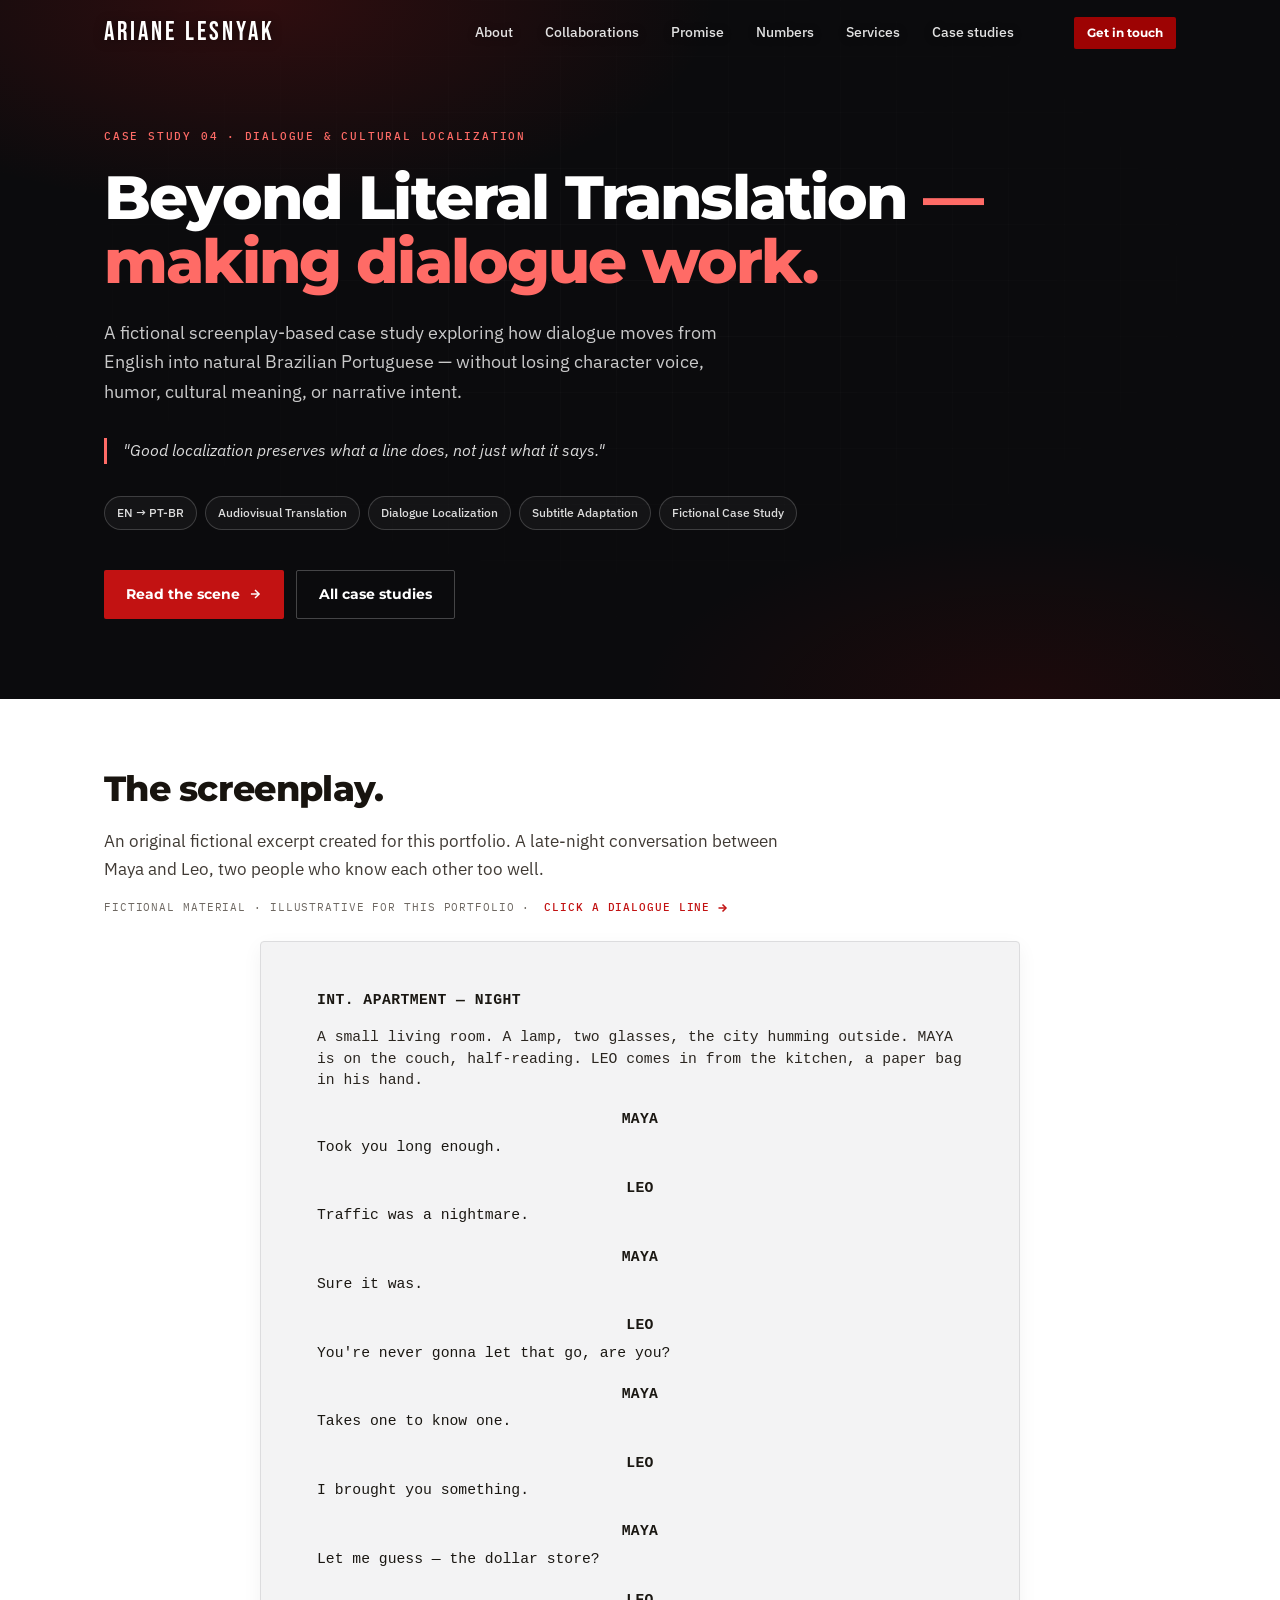
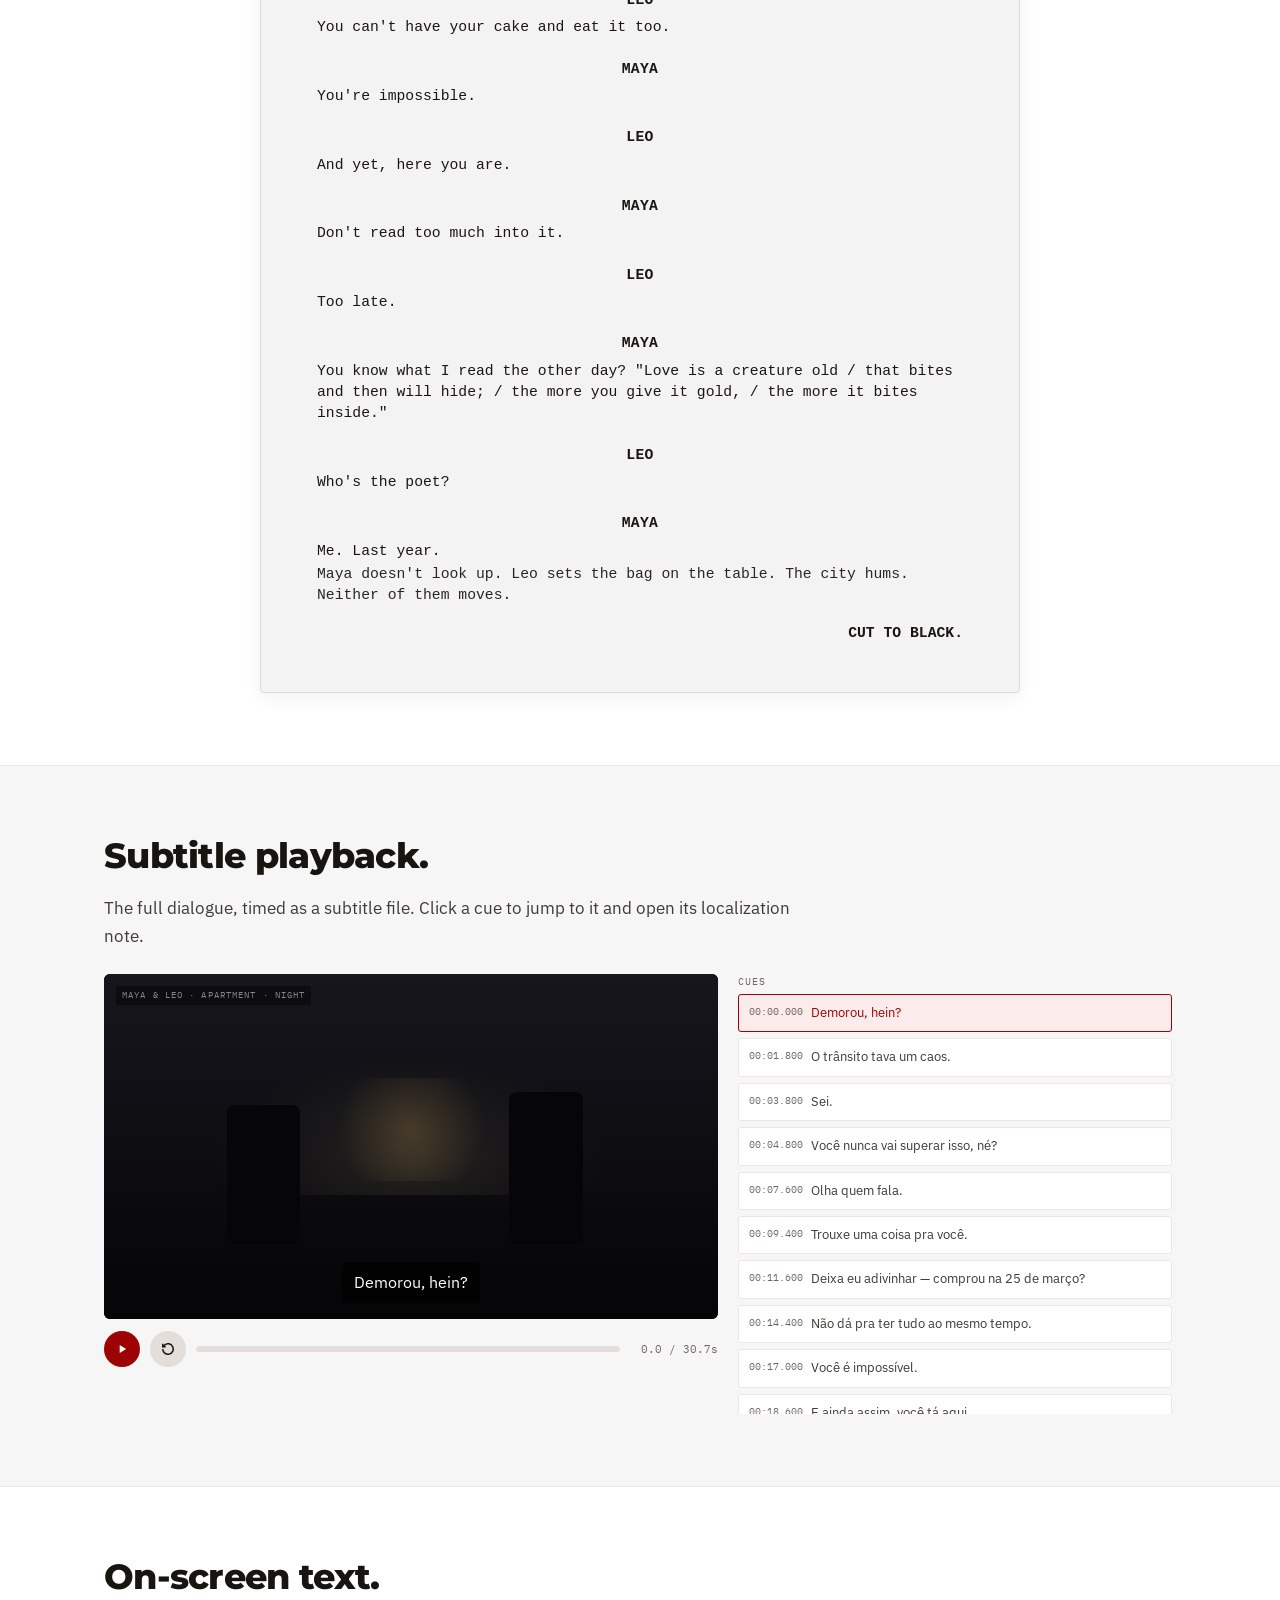
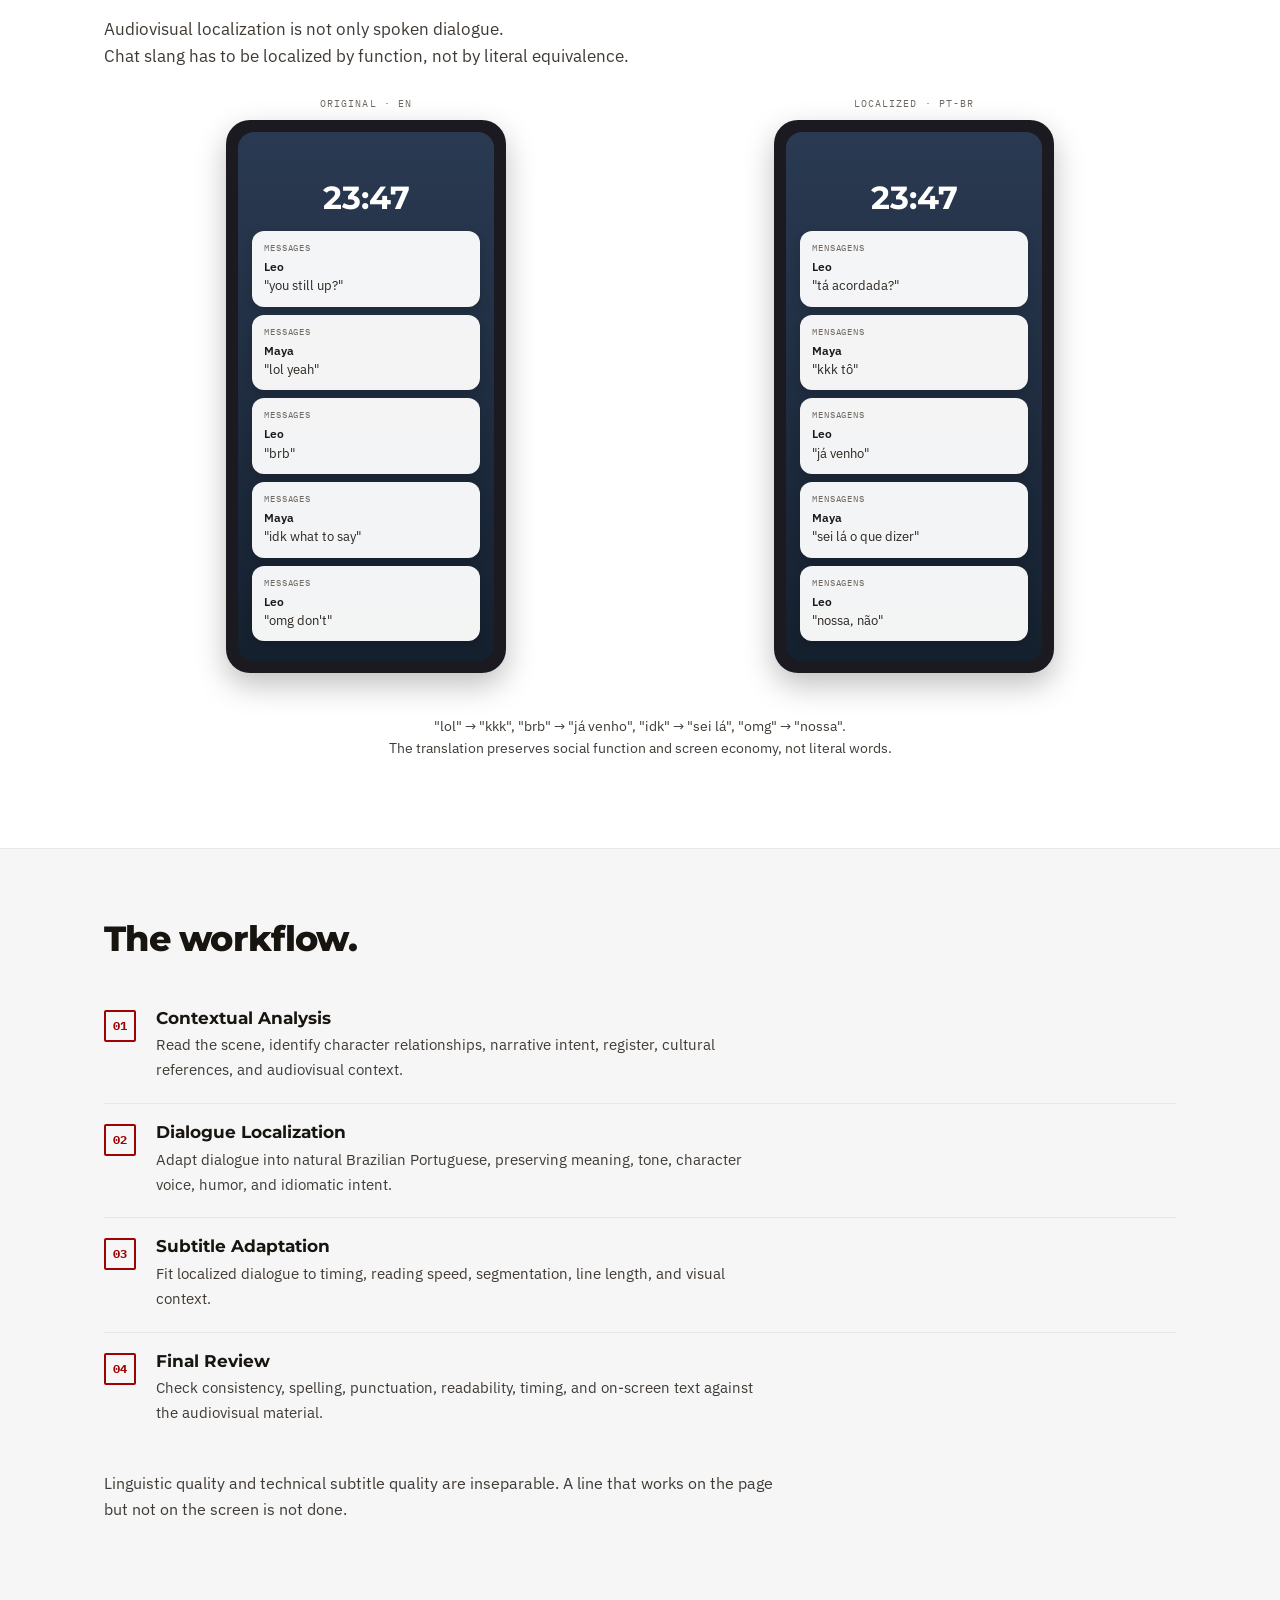
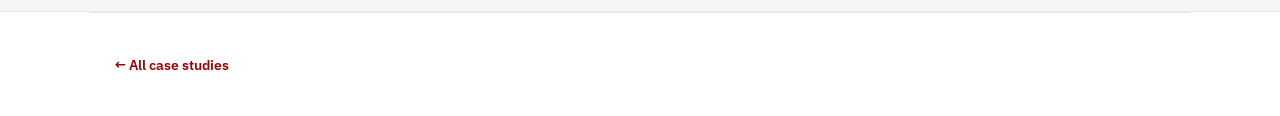
==== dialogue-cultural-localization.html @ ba8b7b7b "Update and rename service-qc-delivery.html to dialogue-cultural-localization.html" ====
<!doctype html>
<html lang="en">
<head>
  <meta charset="utf-8">
  <meta name="viewport" content="width=device-width, initial-scale=1">
  <title>Case 04 · Dialogue & Cultural Localization · Ariane Lesnyak</title>
  <meta name="description" content="Fictional screenplay-based case study: English-to-Brazilian Portuguese dialogue localization, cultural adaptation, and timed subtitle production.">
  <link rel="preconnect" href="https://fonts.googleapis.com">
  <link rel="preconnect" href="https://fonts.gstatic.com" crossorigin>
  <link href="https://fonts.googleapis.com/css2?family=Bebas+Neue&family=IBM+Plex+Mono:wght@400;500&family=IBM+Plex+Sans:wght@400;500;600&family=Montserrat:wght@600;700;800&display=swap" rel="stylesheet">

<style>
:root {
  --red-500: #C21212; --red-600: #9D0303; --red-700: #7A0202;
  --n-100: #F1EDEB; --n-200: #E4DEDB; --n-300: #CCC4C0; --n-400: #A69C97; --n-500: #7B716C;
  --bg: #FFFFFF; --surface: #FFFFFF; --surface-2: #F6F6F7;
  --ink: #18140F; --ink-soft: #403A34; --muted: #6E6862;
  --line: #EAE7E4; --line-strong: #D8D4D0;
  --brand: #9D0303; --brand-ink: #7A0202; --brand-tint: #FBEBEB;
  --signal: #C21212; --on-dark: #D81919;
  --dark: #0c0c0e; --dark-2: #0b0b0d; --on-dark-text: #FF6B66;
  --ok: #1f7a4a; --ok-bg: #f0fdf4;
  --bad: #C21212; --bad-bg: #fef2f2;

  --pair-1: #1d4ed8; --pair-2: #1f7a4a; --pair-3: #b45309; --pair-4: #6d28d9;
  --pair-5: #0e7490; --pair-6: #9d174d; --pair-7: #4d7c0f; --pair-8: #9a3412;

  --display: "Montserrat", "Segoe UI", system-ui, sans-serif;
  --body: "IBM Plex Sans", "Segoe UI", system-ui, sans-serif;
  --mono: "IBM Plex Mono", ui-monospace, Menlo, monospace;
  --script: "Courier New", Courier, monospace;
  --logo: "Bebas Neue", "Montserrat", sans-serif;

  --maxw: 1120px;
  --shadow-md: 0 6px 18px rgba(61,0,0,.08);
  --shadow-lg: 0 18px 44px rgba(61,0,0,.13);
}

* { box-sizing: border-box; margin: 0; padding: 0; }
html { scroll-behavior: smooth; scroll-padding-top: 84px; }
body { background: var(--bg); color: var(--ink-soft); font-family: var(--body); font-size: 16px; line-height: 1.6; -webkit-font-smoothing: antialiased; overflow-x: hidden; }
body.modal-open { overflow: hidden; }
h1, h2, h3, h4 { font-family: var(--display); color: var(--ink); margin: 0; line-height: 1.05; }
a { color: inherit; text-decoration: none; }
img, svg { display: block; max-width: 100%; }
button { font: inherit; cursor: pointer; background: none; border: none; color: inherit; }
:focus-visible { outline: 2px solid var(--brand); outline-offset: 3px; }
.wrap { max-width: var(--maxw); margin-inline: auto; padding-inline: 24px; }

/* HEADER & HERO */
.site-header { position: fixed; top: 0; left: 0; right: 0; z-index: 100; background: transparent; border-bottom: 1px solid transparent; transition: background .25s ease, border-color .25s ease, box-shadow .25s ease; }
.site-header.scrolled { background: rgba(255,255,255,0.92); border-bottom-color: var(--line); box-shadow: 0 2px 10px rgba(0,0,0,.06); }
@supports (backdrop-filter: blur(1px)) or (-webkit-backdrop-filter: blur(1px)) { .site-header.scrolled { background: rgba(255,255,255,0.82); -webkit-backdrop-filter: blur(12px); backdrop-filter: blur(12px); } }
.site-header .nav-row { display: flex; align-items: center; justify-content: space-between; height: 66px; gap: 24px; max-width: var(--maxw); margin-inline: auto; padding-inline: 24px; }
.brand { font-family: var(--logo); font-size: 1.6rem; letter-spacing: 0.12em; text-transform: uppercase; color: #fff; text-shadow: 0 1px 12px rgba(0,0,0,0.45); transition: color .25s ease, text-shadow .25s ease; }
.site-header.scrolled .brand { color: #9d1402; text-shadow: none; }
.nav-links { display: flex; align-items: center; gap: 24px; font-size: 0.85rem; font-weight: 500; margin-left: auto; margin-right: 32px; }
.nav-links a { color: rgba(255,255,255,0.88); text-shadow: 0 1px 8px rgba(0,0,0,0.4); padding: 6px 4px; position: relative; transition: color .15s ease; }
.nav-links a::after { content: ''; position: absolute; left: 4px; right: 4px; bottom: 0; height: 1.5px; background: currentColor; transform: scaleX(0); transform-origin: left; transition: transform .25s ease; }
.nav-links a:hover::after { transform: scaleX(1); }
.site-header.scrolled .nav-links a { color: var(--muted); text-shadow: none; }
.site-header.scrolled .nav-links a:hover { color: var(--ink); }
.nav-actions { display: flex; align-items: center; gap: 12px; }
.btn-nav { display: inline-flex; align-items: center; padding: 6px 13px; border-radius: 2px; background: var(--brand); color: #fff; font-family: var(--display); font-weight: 700; font-size: 0.78rem; transition: background .15s ease; }
.btn-nav:hover { background: var(--signal); }

.hero-dark { position: relative; overflow: hidden; background: var(--dark-2); color: #fff; padding-block: 8rem 5rem; }
.hero-dark::before { content: ''; position: absolute; inset: 0; background: radial-gradient(ellipse 60% 50% at 20% 0%, rgba(216,25,25,0.18), transparent 60%), radial-gradient(ellipse 50% 40% at 80% 100%, rgba(157,3,3,0.12), transparent 60%); pointer-events: none; }
.hero-dark::after { content: ''; position: absolute; inset: 0; background-image: linear-gradient(rgba(255,255,255,.025) 1px, transparent 1px), linear-gradient(90deg, rgba(255,255,255,.025) 1px, transparent 1px); background-size: 56px 56px; mask-image: radial-gradient(70% 70% at 50% 40%, #000, transparent 80%); -webkit-mask-image: radial-gradient(70% 70% at 50% 40%, #000, transparent 80%); pointer-events: none; }
.hero-dark .wrap { position: relative; z-index: 2; }
.hero-eyebrow { font-family: var(--mono); font-size: 0.7rem; letter-spacing: 0.16em; text-transform: uppercase; color: var(--on-dark-text); margin-bottom: 1.25rem; font-weight: 500; }
.hero-dark h1 { color: #fff; font-weight: 800; font-size: clamp(2.2rem, 5vw, 3.8rem); letter-spacing: -0.03em; line-height: 1.05; max-width: 22ch; }
.hero-dark h1 .accent { color: var(--on-dark-text); }
.hero-dark .sub { margin-top: 1.5rem; font-size: 1.12rem; color: rgba(255,255,255,0.78); max-width: 58ch; line-height: 1.65; }
.hero-quote { margin-top: 2rem; padding-left: 16px; border-left: 3px solid var(--on-dark-text); font-style: italic; color: rgba(255,255,255,0.85); max-width: 52ch; }
.hero-meta { display: flex; flex-wrap: wrap; gap: 8px; margin-top: 2rem; }
.hero-meta span { padding: 6px 12px; border: 1px solid rgba(255,255,255,0.18); border-radius: 999px; font-size: 0.78rem; font-weight: 500; color: rgba(255,255,255,0.85); background: rgba(255,255,255,0.04); }
.hero-actions { display: flex; gap: 12px; margin-top: 2.5rem; flex-wrap: wrap; }
.btn-hero { display: inline-flex; align-items: center; gap: 8px; padding: 12px 22px; border-radius: 2px; background: var(--signal); color: #fff; font-family: var(--display); font-weight: 700; font-size: 0.9rem; transition: background .2s ease; }
.btn-hero:hover { background: var(--on-dark); }
.btn-hero-ghost { display: inline-flex; align-items: center; gap: 8px; padding: 12px 22px; border-radius: 2px; border: 1px solid rgba(255,255,255,0.24); color: #fff; font-family: var(--display); font-weight: 700; font-size: 0.9rem; transition: border-color .2s ease, background .2s ease; }
.btn-hero-ghost:hover { border-color: rgba(255,255,255,0.6); background: rgba(255,255,255,0.06); }

.section { padding-block: 4.5rem; }
.section.alt { background: var(--surface-2); border-top: 1px solid var(--line); border-bottom: 1px solid var(--line); }
.section h2 { font-weight: 800; font-size: clamp(1.6rem, 3vw, 2.2rem); letter-spacing: -0.02em; margin-bottom: 1.25rem; }
.section p { color: var(--ink-soft); max-width: 68ch; margin-bottom: 1rem; line-height: 1.65; }
.section .lead { font-size: 1.05rem; color: var(--ink-soft); max-width: 70ch; }

/* SCREENPLAY */
.screenplay-meta { display: flex; align-items: center; gap: 14px; flex-wrap: wrap; margin-top: 8px; }
.screenplay-meta .meta-label { font-family: var(--mono); font-size: 0.7rem; letter-spacing: 0.08em; text-transform: uppercase; color: var(--muted); }
.screenplay-meta .click-hint { display: inline-flex; align-items: center; gap: 6px; font-family: var(--mono); font-size: 0.7rem; letter-spacing: 0.08em; text-transform: uppercase; color: var(--bad); font-weight: 500; }
.screenplay-meta .click-hint svg { width: 12px; height: 12px; animation: nudge 1.6s ease-in-out infinite; }
@keyframes nudge { 0%, 100% { transform: translateX(0); } 50% { transform: translateX(3px); } }

.screenplay-paper {
  background: #f3f3f4;
  border: 1px solid #dcdcde;
  border-radius: 4px;
  box-shadow: 0 6px 20px rgba(0,0,0,.05);
  padding: 48px 56px;
  font-family: var(--script);
  font-size: 0.92rem;
  line-height: 1.45;
  color: #1a1712;
  max-width: 760px;
  margin-inline: auto;
  margin-top: 1.5rem;
}
.screenplay-paper .scene-heading { text-transform: uppercase; font-weight: 700; margin-bottom: 16px; letter-spacing: 0.03em; }
.screenplay-paper .action { margin-bottom: 14px; color: #2b2620; }
.screenplay-paper .character { text-align: center; font-weight: 700; text-transform: uppercase; margin-top: 18px; margin-bottom: 4px; letter-spacing: 0.02em; }
.screenplay-paper .parenthetical { text-align: center; font-style: italic; color: #4a4034; margin-bottom: 4px; }
.screenplay-paper .dialogue { margin-left: 22%; margin-right: 22%; margin-bottom: 6px; }
.screenplay-paper .transition { text-align: right; text-transform: uppercase; font-weight: 700; margin-top: 16px; }

.dialogue-block { cursor: pointer; transition: background .15s ease, box-shadow .15s ease; border-radius: 2px; padding: 2px 4px; margin-left: -4px; margin-right: -4px; position: relative; display: block; text-align: left; width: 100%; font: inherit; color: inherit; }
.dialogue-block:hover { background: rgba(157,3,3,0.06); }
.dialogue-block:focus-visible { background: rgba(157,3,3,0.10); box-shadow: 0 0 0 2px var(--brand); outline: none; }
.dialogue-block .pair-num { position: absolute; right: 4px; top: 2px; font-family: var(--mono); font-size: 0.6rem; color: var(--muted); opacity: 0; transition: opacity .15s ease; }
.dialogue-block:hover .pair-num, .dialogue-block:focus-visible .pair-num { opacity: 1; }

/* PLAYBACK */
.playback-grid { display: grid; grid-template-columns: 1.4fr 1fr; gap: 20px; margin-top: 1.5rem; }
.playback-screen { background: #0d0d10; border-radius: 6px; overflow: hidden; position: relative; aspect-ratio: 16/9; display: flex; flex-direction: column; justify-content: space-between; padding: 12px; }
.playback-scene { position: absolute; inset: 0; background: linear-gradient(180deg, #16161c 0%, #0b0b10 60%, #050508 100%); }
.playback-scene::before { content: ''; position: absolute; top: 18%; left: 12%; width: 76%; height: 46%; background: radial-gradient(ellipse at 50% 80%, rgba(255,220,150,0.10), transparent 60%); border-radius: 4px; }
.playback-scene .silhouette { position: absolute; bottom: 22%; width: 12%; height: 40%; background: #060608; border-radius: 8px 8px 4px 4px; }
.playback-scene .silhouette.left { left: 20%; }
.playback-scene .silhouette.right { right: 22%; height: 44%; }
.playback-scene .lamp { position: absolute; top: 30%; left: 50%; width: 30%; height: 30%; background: radial-gradient(circle, rgba(255,200,100,0.18), transparent 70%); transform: translateX(-50%); }
.playback-label { position: relative; z-index: 2; font-family: var(--mono); font-size: 0.58rem; letter-spacing: 0.12em; text-transform: uppercase; color: rgba(255,255,255,.5); background: rgba(0,0,0,.4); padding: 2px 6px; border-radius: 2px; align-self: flex-start; }
.playback-subtitle { position: relative; z-index: 2; background: rgba(0,0,0,.7); color: #fff; font-family: var(--body); font-size: 1rem; text-align: center; padding: 8px 12px; border-radius: 3px; align-self: center; max-width: 90%; margin-bottom: 4px; white-space: pre-wrap; }
.playback-subtitle.empty { opacity: 0; }

.playback-controls { display: flex; align-items: center; gap: 10px; margin-top: 12px; }
.playback-btn { display: inline-flex; align-items: center; justify-content: center; width: 36px; height: 36px; border-radius: 50%; background: var(--brand); color: #fff; transition: background .15s ease; }
.playback-btn:hover { background: var(--brand-ink); }
.playback-btn.secondary { background: var(--n-200); color: var(--ink); }
.playback-btn.secondary:hover { background: var(--n-300); }
.playback-progress { flex: 1; height: 6px; background: var(--n-200); border-radius: 3px; position: relative; cursor: pointer; }
.playback-progress .bar { position: absolute; left: 0; top: 0; bottom: 0; background: var(--brand); border-radius: 3px; width: 0%; }
.playback-time { font-family: var(--mono); font-size: 0.7rem; color: var(--muted); min-width: 88px; text-align: right; }

.cue-list { display: flex; flex-direction: column; gap: 6px; max-height: 420px; overflow-y: auto; padding-right: 4px; }
.cue-list-header { font-family: var(--mono); font-size: 0.6rem; letter-spacing: 0.1em; text-transform: uppercase; color: var(--muted); margin-bottom: 4px; }
.cue-btn { display: flex; gap: 8px; padding: 8px 10px; border: 1px solid var(--line); border-radius: 3px; background: #fff; text-align: left; font: inherit; color: inherit; transition: all .15s ease; font-size: 0.8rem; }
.cue-btn:hover { border-color: var(--brand); color: var(--brand); }
.cue-btn.active { background: var(--brand-tint); border-color: var(--brand); color: var(--brand); }
.cue-btn .cue-tc { font-family: var(--mono); font-size: 0.65rem; color: var(--muted); flex-shrink: 0; }

/* ON-SCREEN */
.phone-grid { display: grid; grid-template-columns: 1fr 1fr; gap: 24px; margin-top: 1.5rem; }
.phone-col-label { text-align: center; font-family: var(--mono); font-size: 0.65rem; letter-spacing: 0.1em; text-transform: uppercase; color: var(--muted); margin-bottom: 8px; }
.phone-mock { width: 100%; max-width: 280px; margin: 0 auto; background: #1a1a20; border-radius: 24px; padding: 12px; box-shadow: 0 12px 30px rgba(0,0,0,.25); }
.phone-screen { background: linear-gradient(180deg, #2a3a52, #15202e); border-radius: 16px; padding: 20px 14px; min-height: 380px; display: flex; flex-direction: column; justify-content: flex-end; gap: 8px; }
.phone-time { text-align: center; font-family: var(--display); font-weight: 700; color: #fff; font-size: 2rem; margin-bottom: auto; margin-top: 20px; }
.phone-notif { background: rgba(255,255,255,.95); border-radius: 12px; padding: 10px 12px; font-family: var(--body); font-size: 0.8rem; color: #1a1a1a; box-shadow: 0 4px 10px rgba(0,0,0,.15); }
.phone-notif .app { font-family: var(--mono); font-size: 0.55rem; text-transform: uppercase; letter-spacing: 0.1em; color: #6e6862; margin-bottom: 2px; }
.phone-notif .who { font-weight: 600; font-size: 0.75rem; color: #1a1a1a; }
.phone-notif .msg { font-size: 0.8rem; color: #2b2620; }
.onscreen-note { font-size: 0.85rem; color: var(--muted); margin-top: 16px; text-align: center; max-width: 60ch; margin-inline: auto; }

/* WORKFLOW */
.steps { margin-top: 2rem; display: flex; flex-direction: column; gap: 0; }
.step { display: flex; gap: 20px; padding-block: 20px; border-top: 1px solid var(--line); }
.step:first-child { border-top: 0; }
.step-num { flex-shrink: 0; width: 32px; height: 32px; border: 2px solid var(--brand); border-radius: 2px; display: grid; place-items: center; font-family: var(--mono); font-size: 0.78rem; font-weight: 700; color: var(--brand); }
.step-body h3 { margin-top: 0; margin-bottom: 6px; font-size: 1.05rem; }
.step-body p { margin: 0; font-size: 0.94rem; }

/* MODAL — fixed height, no scroll */
.modal-backdrop { position: fixed; inset: 0; background: rgba(8,8,10,0.6); display: none; align-items: center; justify-content: center; z-index: 200; padding: 20px; }
.modal-backdrop.open { display: flex; }
.modal { background: #fff; border-radius: 8px; max-width: 680px; width: 100%; height: 520px; max-height: 90vh; box-shadow: 0 24px 60px rgba(0,0,0,.35); position: relative; display: flex; flex-direction: column; overflow: hidden; }
.modal-header { background: #fff; border-bottom: 1px solid var(--line); padding: 16px 20px; display: flex; justify-content: space-between; align-items: flex-start; gap: 12px; flex-shrink: 0; }
.modal-title { font-family: var(--display); font-weight: 800; font-size: 1rem; color: var(--ink); line-height: 1.25; }
.modal-title .pair-tag { font-family: var(--mono); font-size: 0.6rem; color: var(--muted); margin-right: 6px; font-weight: 400; letter-spacing: 0.08em; text-transform: uppercase; }
.modal-close { width: 32px; height: 32px; border-radius: 50%; display: inline-flex; align-items: center; justify-content: center; background: var(--n-100); color: var(--ink-soft); transition: background .15s ease; flex-shrink: 0; }
.modal-close:hover { background: var(--n-200); }
.modal-body { padding: 16px 20px; display: flex; flex-direction: column; gap: 12px; flex: 1; min-height: 0; }
.modal-pair { display: grid; grid-template-columns: 1fr 1fr; gap: 12px; flex-shrink: 0; }
.modal-pair-col { background: var(--surface-2); border-radius: 4px; padding: 10px 12px; border-left: 3px solid; }
.modal-pair-col.en { border-left-color: var(--bad); }
.modal-pair-col.pt { border-left-color: var(--ok); }
.modal-pair-col .lbl { font-family: var(--mono); font-size: 0.58rem; letter-spacing: 0.1em; text-transform: uppercase; color: var(--muted); margin-bottom: 4px; }
.modal-pair-col.en .lbl { color: var(--bad); }
.modal-pair-col.pt .lbl { color: var(--ok); }
.modal-pair-col .txt { font-size: 0.9rem; color: var(--ink); line-height: 1.4; }
.modal-comparison { border: 1px solid var(--line); border-radius: 4px; overflow: hidden; display: flex; flex-direction: column; flex: 1; min-height: 0; }
.modal-comparison-tabs { display: flex; border-bottom: 1px solid var(--line); flex-shrink: 0; }
.modal-tab { flex: 1; padding: 8px 10px; text-align: center; font-family: var(--display); font-weight: 700; font-size: 0.72rem; color: var(--muted); border-bottom: 2px solid transparent; transition: all .15s ease; }
.modal-tab:hover { color: var(--ink); background: #faf9fa; }
.modal-tab.active { color: var(--brand); border-bottom-color: var(--brand); background: var(--brand-tint); }
.modal-comparison-body { padding: 14px 16px; flex: 1; overflow-y: auto; }
.modal-comparison-label { font-family: var(--mono); font-size: 0.58rem; letter-spacing: 0.1em; text-transform: uppercase; color: var(--muted); margin-bottom: 4px; }
.modal-comparison-text { font-size: 0.88rem; color: var(--ink); line-height: 1.55; }
.modal-comparison-text.literal { color: var(--muted); font-style: italic; }
.modal-comparison-text.rationale { font-size: 0.84rem; color: var(--ink-soft); }
.modal-comparison-text.rationale strong { color: var(--ink); font-weight: 600; }
.modal-nav { display: flex; justify-content: space-between; align-items: center; border-top: 1px solid var(--line); padding: 12px 20px; gap: 8px; flex-shrink: 0; }
.modal-nav-btn { display: inline-flex; align-items: center; gap: 6px; padding: 6px 12px; border: 1px solid var(--line-strong); border-radius: 3px; font-size: 0.78rem; font-weight: 600; color: var(--ink-soft); background: #fff; transition: all .15s ease; }
.modal-nav-btn:hover { border-color: var(--brand); color: var(--brand); }
.modal-nav-btn:disabled { opacity: 0.4; cursor: not-allowed; }
.modal-nav-count { font-family: var(--mono); font-size: 0.7rem; color: var(--muted); }

/* CASE NAV */
.case-nav { display: flex; justify-content: space-between; gap: 16px; padding: 2.5rem 24px; max-width: 1100px; margin-inline: auto; border-top: 1px solid var(--line); flex-wrap: wrap; }
.case-nav a { display: inline-flex; align-items: center; gap: 6px; font-size: 0.9rem; font-weight: 600; color: var(--brand); transition: color .2s ease; }
.case-nav a:hover { color: var(--brand-ink); }

/* RESPONSIVE */
@media (max-width: 900px) {
  .nav-links { display: none; }
  .brand { font-size: 1.3rem; }
  .screenplay-paper { padding: 32px 24px; font-size: 0.88rem; }
  .screenplay-paper .dialogue { margin-left: 8%; margin-right: 8%; }
  .playback-grid { grid-template-columns: 1fr; }
  .phone-grid { grid-template-columns: 1fr; }
  .modal-pair { grid-template-columns: 1fr; }
  .modal { height: auto; max-height: 92vh; }
}
@media (max-width: 640px) {
  .hero-dark h1 { font-size: 2rem; }
  .screenplay-paper { padding: 24px 16px; }
  .screenplay-paper .dialogue { margin-left: 4%; margin-right: 4%; }
  .step { flex-direction: column; gap: 8px; }
}
@media (prefers-reduced-motion: reduce) {
  *, *::before, *::after { animation-duration: .01ms !important; transition-duration: .01ms !important; }
  html { scroll-behavior: auto; }
}
</style>
</head>
<body>

<header class="site-header">
  <div class="nav-row">
    <a href="index.html" class="brand">ARIANE LESNYAK</a>
    <nav class="nav-links" aria-label="Main">
      <a href="index.html#about">About</a>
      <a href="index.html#collaborations">Collaborations</a>
      <a href="index.html#promise">Promise</a>
      <a href="index.html#numbers">Numbers</a>
      <a href="index.html#services">Services</a>
      <a href="index.html#cases">Case studies</a>
    </nav>
    <div class="nav-actions">
      <a href="mailto:ariane.etimo@gmail.com" class="btn-nav">Get in touch</a>
    </div>
  </div>
</header>

<main>
  <!-- HERO -->
  <section class="hero-dark">
    <div class="wrap">
      <div class="hero-eyebrow">Case study 04 · Dialogue &amp; Cultural Localization</div>
      <h1>Beyond Literal Translation <span class="accent">— making dialogue work.</span></h1>
      <p class="sub">A fictional screenplay-based case study exploring how dialogue moves from English into natural Brazilian Portuguese — without losing character voice, humor, cultural meaning, or narrative intent.</p>
      <p class="hero-quote">"Good localization preserves what a line does, not just what it says."</p>
      <div class="hero-meta">
        <span>EN → PT-BR</span>
        <span>Audiovisual Translation</span>
        <span>Dialogue Localization</span>
        <span>Subtitle Adaptation</span>
        <span>Fictional Case Study</span>
      </div>
      <div class="hero-actions">
        <a href="#screenplay" class="btn-hero">
          Read the scene
          <svg width="14" height="14" viewBox="0 0 24 24" fill="none" stroke="currentColor" stroke-width="2.5"><path d="M5 12h14"/><path d="m12 5 7 7-7 7"/></svg>
        </a>
        <a href="index.html#cases" class="btn-hero-ghost">All case studies</a>
      </div>
    </div>
  </section>

  <!-- SCREENPLAY -->
  <section class="section" id="screenplay">
    <div class="wrap">
      <h2>The screenplay.</h2>
      <p class="lead">An original fictional excerpt created for this portfolio. A late-night conversation between Maya and Leo, two people who know each other too well.</p>
      <div class="screenplay-meta">
        <span class="meta-label">Fictional material · illustrative for this portfolio ·</span>
        <span class="click-hint">
          Click a dialogue line
          <svg viewBox="0 0 24 24" fill="none" stroke="currentColor" stroke-width="3"><path d="M5 12h14"/><path d="m13 5 7 7-7 7"/></svg>
        </span>
      </div>

      <div class="screenplay-paper" id="screenplay-paper"></div>
    </div>
  </section>

  <!-- PLAYBACK -->
  <section class="section alt" id="playback">
    <div class="wrap">
      <h2>Subtitle playback.</h2>
      <p class="lead">The full dialogue, timed as a subtitle file. Click a cue to jump to it and open its localization note.</p>

      <div class="playback-grid">
        <div>
          <div class="playback-screen" id="playback-screen">
            <div class="playback-scene">
              <div class="lamp"></div>
              <div class="silhouette left"></div>
              <div class="silhouette right"></div>
            </div>
            <div class="playback-label">Maya &amp; Leo · apartment · night</div>
            <div class="playback-subtitle empty" id="playback-subtitle">—</div>
          </div>
          <div class="playback-controls">
            <button class="playback-btn" id="btn-play" aria-label="Play">
              <svg width="14" height="14" viewBox="0 0 24 24" fill="currentColor"><path d="M8 5v14l11-7z"/></svg>
            </button>
            <button class="playback-btn secondary" id="btn-restart" aria-label="Restart">
              <svg width="14" height="14" viewBox="0 0 24 24" fill="none" stroke="currentColor" stroke-width="2.5"><path d="M3 12a9 9 0 1 0 3-6.7L3 8"/><path d="M3 3v5h5"/></svg>
            </button>
            <div class="playback-progress" id="playback-progress" role="progressbar" aria-valuemin="0" aria-valuemax="100" aria-valuenow="0"><div class="bar" id="playback-bar"></div></div>
            <div class="playback-time" id="playback-time">0.0 / 0.0s</div>
          </div>
        </div>

        <div>
          <div class="cue-list-header">Cues</div>
          <div class="cue-list" id="cue-list"></div>
        </div>
      </div>
    </div>
  </section>

  <!-- ON-SCREEN -->
  <section class="section" id="onscreen">
    <div class="wrap">
      <h2>On-screen text.</h2>
      <p class="lead">Audiovisual localization is not only spoken dialogue.<br> Chat slang has to be localized by function, not by literal equivalence.</p>

      <div class="phone-grid">
        <div>
          <div class="phone-col-label">Original · EN</div>
          <div class="phone-mock">
            <div class="phone-screen">
              <div class="phone-time">23:47</div>
              <div class="phone-notif"><div class="app">Messages</div><div class="who">Leo</div><div class="msg">"you still up?"</div></div>
              <div class="phone-notif"><div class="app">Messages</div><div class="who">Maya</div><div class="msg">"lol yeah"</div></div>
              <div class="phone-notif"><div class="app">Messages</div><div class="who">Leo</div><div class="msg">"brb"</div></div>
              <div class="phone-notif"><div class="app">Messages</div><div class="who">Maya</div><div class="msg">"idk what to say"</div></div>
              <div class="phone-notif"><div class="app">Messages</div><div class="who">Leo</div><div class="msg">"omg don't"</div></div>
            </div>
          </div>
        </div>
        <div>
          <div class="phone-col-label">Localized · PT-BR</div>
          <div class="phone-mock">
            <div class="phone-screen">
              <div class="phone-time">23:47</div>
              <div class="phone-notif"><div class="app">Mensagens</div><div class="who">Leo</div><div class="msg">"tá acordada?"</div></div>
              <div class="phone-notif"><div class="app">Mensagens</div><div class="who">Maya</div><div class="msg">"kkk tô"</div></div>
              <div class="phone-notif"><div class="app">Mensagens</div><div class="who">Leo</div><div class="msg">"já venho"</div></div>
              <div class="phone-notif"><div class="app">Mensagens</div><div class="who">Maya</div><div class="msg">"sei lá o que dizer"</div></div>
              <div class="phone-notif"><div class="app">Mensagens</div><div class="who">Leo</div><div class="msg">"nossa, não"</div></div>
            </div>
          </div>
        </div>
      </div><br>
      <p class="onscreen-note">"lol" → "kkk", "brb" → "já venho", "idk" → "sei lá", "omg" → "nossa". <br>The translation preserves social function and screen economy, not literal words.</p>
    </div>
  </section>

  <!-- WORKFLOW -->
  <section class="section alt">
    <div class="wrap">
      <h2>The workflow.</h2>
      <div class="steps">
        <div class="step"><div class="step-num">01</div><div class="step-body"><h3>Contextual Analysis</h3><p>Read the scene, identify character relationships, narrative intent, register, cultural references, and audiovisual context.</p></div></div>
        <div class="step"><div class="step-num">02</div><div class="step-body"><h3>Dialogue Localization</h3><p>Adapt dialogue into natural Brazilian Portuguese, preserving meaning, tone, character voice, humor, and idiomatic intent.</p></div></div>
        <div class="step"><div class="step-num">03</div><div class="step-body"><h3>Subtitle Adaptation</h3><p>Fit localized dialogue to timing, reading speed, segmentation, line length, and visual context.</p></div></div>
        <div class="step"><div class="step-num">04</div><div class="step-body"><h3>Final Review</h3><p>Check consistency, spelling, punctuation, readability, timing, and on-screen text against the audiovisual material.</p></div></div>
      </div>
      <p style="margin-top:1.5rem;">Linguistic quality and technical subtitle quality are inseparable. A line that works on the page but not on the screen is not done.</p>
    </div>
  </section>

  <nav class="case-nav" aria-label="Case navigation">
    <a href="https://alc-etimo.github.io/faslocalization/index.html#services">← All case studies</a>    
  </nav>
</main>

<!-- MODAL -->
<div class="modal-backdrop" id="modal-backdrop" role="dialog" aria-modal="true" aria-labelledby="modal-title">
  <div class="modal" id="modal">
    <div class="modal-header">
      <div class="modal-title" id="modal-title">—</div>
      <button class="modal-close" id="modal-close" aria-label="Close">
        <svg width="16" height="16" viewBox="0 0 24 24" fill="none" stroke="currentColor" stroke-width="2.5"><path d="M18 6 6 18M6 6l12 12"/></svg>
      </button>
    </div>
    <div class="modal-body">
      <div class="modal-pair">
        <div class="modal-pair-col en">
          <div class="lbl">Original — EN</div>
          <div class="txt" id="modal-en"></div>
        </div>
        <div class="modal-pair-col pt">
          <div class="lbl">Localized — PT-BR</div>
          <div class="txt" id="modal-pt"></div>
        </div>
      </div>
      <div class="modal-comparison">
        <div class="modal-comparison-tabs" role="tablist" id="modal-tabs">
          <button class="modal-tab active" data-view="literal" role="tab" aria-selected="true">Literal</button>
          <button class="modal-tab" data-view="localized" role="tab" aria-selected="false">Localized</button>
          <button class="modal-tab" data-view="rationale" role="tab" aria-selected="false">Rationale</button>
        </div>
        <div class="modal-comparison-body">
          <div class="modal-comparison-label" id="modal-comparison-label">LITERAL REFERENCE — not the proposed subtitle</div>
          <div class="modal-comparison-text" id="modal-comparison-text">—</div>
        </div>
      </div>
    </div>
    <div class="modal-nav">
      <button class="modal-nav-btn" id="modal-prev">← Previous</button>
      <span class="modal-nav-count" id="modal-count">—</span>
      <button class="modal-nav-btn" id="modal-next">Next →</button>
    </div>
  </div>
</div>

<script>
(function () {
  "use strict";
  const $ = (id) => document.getElementById(id);

  /* ---------- DATA ---------- */
  const dialogues = [
    {
      id: "dialogue-01", character: "MAYA",
      source: "Took you long enough.",
      target: "Demorou, hein?",
      literalReference: "Levou você tempo suficiente.",
      rationale: {
        meaning: "The line is a complaint disguised as an observation. The localization keeps the mild reproach.",
        voice: "'Demorou, hein?' is what a Brazilian friend actually says. The 'hein?' carries the same dry irritation.",
        constraints: "Short enough to fit a 1.6s cue without forcing a line break."
      },
      subtitle: { in: 0.0, out: 1.6, lines: ["Demorou, hein?"] }
    },
    {
      id: "dialogue-02", character: "LEO",
      source: "Traffic was a nightmare.",
      target: "O trânsito tava um caos.",
      literalReference: "O tráfego era um pesadelo.",
      rationale: {
        meaning: "The line is a complaint disguised as an observation. The localization keeps the mild reproach.",
voice: "'Tava' and 'caos' are the register Leo would actually use. 'Pesadelo' sounds unnatural.",
        constraints: "Fits in 1.8s with a comfortable CPS."
      },
      subtitle: { in: 1.8, out: 3.6, lines: ["O trânsito tava um caos."] }
    },
    {
      id: "dialogue-03", character: "MAYA",
      source: "Sure it was.",
      target: "Sei.",
      literalReference: "Claro que era.",
      rationale: {
        meaning: "Two words of disbelief. The literal version sounds like agreement; the localized one sounds like doubt.",
        voice: "'Sei' is the shortest, most Brazilian way to say 'I don't believe you'.",
        constraints: "Very short — leaves breathing room before the next cue."
      },
      subtitle: { in: 3.8, out: 4.6, lines: ["Sei."] }
    },
    {
      id: "dialogue-04", character: "LEO",
      source: "You're never gonna let that go, are you?",
      target: "Você nunca vai superar isso, né?",
      literalReference: "Você nunca vai deixar isso ir, vai?",
      rationale: {
        meaning: "The line accuses Maya of holding a grudge. The meaning has to survive the compression.",
        voice: "'Superar' keeps the informal accusation. 'Né?' is the natural tag.",
        constraints: "The full line needs a 2.6s cue; the 'né?' tag is essential and cannot be dropped."
      },
      subtitle: { in: 4.8, out: 7.4, lines: ["Você nunca vai superar", "isso, né?"] }
    },
    {
      id: "dialogue-05", character: "MAYA",
      source: "Takes one to know one.",
      target: "Olha quem fala.",
      literalReference: "É preciso um para conhecer outro.",
      rationale: {
        meaning: "A sarcastic retort, not a proverb. The localized version keeps the mirror accusation.",
        voice: "'Olha quem fala' is what people actually say in this situation. The English proverb structure would sound literary.",
        culture: "Direct proverb transfer fails here; the Brazilian equivalent works by tone, not by image.",
        constraints: "Short — fits a 1.6s cue easily."
      },
      subtitle: { in: 7.6, out: 9.2, lines: ["Olha quem fala."] }
    },
    {
      id: "dialogue-06", character: "LEO",
      source: "I brought you something.",
      target: "Trouxe uma coisa pra você.",
      rationale: {
        meaning: "A small peace offering. The localized version keeps the soft, almost apologetic tone.",
        voice: "'Uma coisa' is intentionally vague; 'um presente' would have been too formal.",
        constraints: "Needs a 2.0s cue; no line break required."
      },
      subtitle: { in: 9.4, out: 11.4, lines: ["Trouxe uma coisa pra você."] }
    },
    {
      id: "dialogue-07", character: "MAYA",
      source: "Let me guess — the dollar store?",
      target: "Deixa eu adivinhar — comprou na 25 de março?",
      literalReference: "Deixe-me adivinhar — na loja de dólar?",
      rationale: {
        meaning: "She's teasing him before he even shows the gift. '25 de março' is a São Paulo street known for cheap goods of dubious quality.",
        voice: "'Deixa eu adivinhar' keeps the teasing rhythm. The specific street name is the joke.",
        culture: "The reference is local and instantly understood by Brazilian viewers: cheap, last-minute, slightly tacky. It carries the sarcasm without spelling it out.",
        constraints: "The line needs a 2.6s cue; the dash is kept for the pause."
      },
      subtitle: { in: 11.6, out: 14.2, lines: ["Deixa eu adivinhar —", "comprou na 25 de março?"] }
    },
    {
      id: "dialogue-08", character: "LEO",
      source: "You can't have your cake and eat it too.",
      target: "Não dá pra ter tudo ao mesmo tempo.",
      literalReference: "Você não pode ter seu bolo e comê-lo também.",
      rationale: {
        meaning: "The idiom is about incompatible advantages. The localized version keeps that exact idea.",
        culture: "The cake image doesn't travel. The Brazilian version keeps the impossibility, not the image.",
        constraints: "Fits in 2.4s; the sentence is short enough without a break."
      },
      subtitle: { in: 14.4, out: 16.8, lines: ["Não dá pra ter tudo", "ao mesmo tempo."] }
    },
    {
      id: "dialogue-09", character: "MAYA",
      source: "You're impossible.",
      target: "Você é impossível.",
      rationale: {
        meaning: "Affection disguised as exasperation. The localized version is a direct, natural equivalent.",
        voice: "The register matches; the line is short by design.",
        constraints: "Fits a 1.4s cue."
      },
      subtitle: { in: 17.0, out: 18.4, lines: ["Você é impossível."] }
    },
    {
      id: "dialogue-10", character: "LEO",
      source: "And yet, here you are.",
      target: "E ainda assim, você tá aqui.",
      literalReference: "E ainda assim, aqui está você.",
      rationale: {
        meaning: "A quiet counter-accusation. The localized version keeps the emotional weight.",
        voice: "'Tá aqui' is what a person would say; 'aqui está você' sounds like a narrator.",
        constraints: "Fits in 2.0s; the pause before the line is part of the timing."
      },
      subtitle: { in: 18.6, out: 20.6, lines: ["E ainda assim,", "você tá aqui."] }
    },
    {
      id: "dialogue-11", character: "MAYA",
      source: "Don't read too much into it.",
      target: "Não viaja.",
      literalReference: "Não leia muito nisso.",
      rationale: {
        meaning: "A deflection. The localized version keeps the emotional retreat.",
        voice: "'Não viaja' is the natural Brazilian way to say 'don't overthink this'.",
        constraints: "Very short — fits a 1.2s cue."
      },
      subtitle: { in: 20.8, out: 22.0, lines: ["Não viaja."] }
    },
    {
      id: "dialogue-12", character: "LEO",
      source: "Too late.",
      target: "Tarde demais.",
      rationale: {
        meaning: "The line lands as a confession. The localized version keeps the finality.",
        voice: "Short, quiet, and direct. The register matches Leo.",
        constraints: "Fits a 1.4s cue; no break needed."
      },
      subtitle: { in: 22.2, out: 23.6, lines: ["Tarde demais."] }
    },
    {
      id: "dialogue-13", character: "MAYA",
      source: "You know what I read the other day? \"Love is a creature old / that bites and then will hide; / the more you give it gold, / the more it bites inside.\"",
      target: "Sabe o que eu li outro dia? \"O amor é um bicho antigo / que morde e depois se esconde; / quanto mais você é amigo, / mais ele te morde e responde.\"",
      literalReference: "Você sabe o que eu li outro dia? \"O amor é uma criatura velha que morde e então se esconde; quanto mais você dá ouro, mais ele morde por dentro.\"",
      rationale: {
        meaning: "Maya quotes a poem to disarm Leo. The localization keeps the images and the rhymes.",
        voice: "The English rhyme (old / hide / gold / inside) maps to PT-BR (antigo / esconde / amigo / responde). The register stays slightly literary—four lines, ABAB rhyme—as a quoted poem should.",
        culture: "The poem is original and fictional. It is presented as something Maya wrote.",
        constraints: "The poem needs two cues to fit; line breaks respect the verse."
      },
      subtitle: { in: 23.8, out: 27.0, lines: ["\"O amor é um bicho antigo", "que morde e depois se esconde.\""] }
    },
    {
      id: "dialogue-14", character: "LEO",
      source: "Who's the poet?",
      target: "Que poeta é esse?",
      rationale: {
        meaning: "Leo reacts to the quote. The localized version is the natural Brazilian question.",
        voice: "Short, curious, slightly amused.",
        constraints: "Fits a 1.4s cue."
      },
      subtitle: { in: 27.2, out: 28.6, lines: ["Que poeta é esse?"] }
    },
    {
      id: "dialogue-15", character: "MAYA",
      source: "Me. Last year.",
      target: "Eu. Ano passado.",
      rationale: {
        meaning: "The punchline: the poem was hers. The localized version keeps the deadpan timing.",
        voice: "Two short sentences. The period after 'Eu' is the beat.",
        constraints: "Fits a 1.4s cue; the pause between the two sentences is part of the joke."
      },
      subtitle: { in: 28.8, out: 30.2, lines: ["Eu. Ano passado."] }
    }
  ];

  /* ---------- STATE ---------- */
  const state = {
    modalId: null,
    modalView: "literal",
    playing: false,
    playhead: 0,
    raf: null
  };

  const PLAY_DURATION = dialogues[dialogues.length - 1].subtitle.out + 0.5;

  /* ---------- HELPERS ---------- */
  function fmt(t) {
    const m = Math.floor(t / 60);
    const s = Math.floor(t % 60);
    const ms = Math.round((t - Math.floor(t)) * 1000);
    return String(m).padStart(2, "0") + ":" + String(s).padStart(2, "0") + "." + String(ms).padStart(3, "0");
  }
  function dialogueById(id) { return dialogues.find(d => d.id === id) || null; }
  function indexOfId(id) { return dialogues.findIndex(d => d.id === id); }

  /* ---------- SCREENPLAY ---------- */
  function renderScreenplay() {
    const paper = $("screenplay-paper");
    const blocks = dialogues.map((d, i) => {
      const num = String(i + 1).padStart(2, "0");
      return `
        <div class="character">${d.character}</div>
        <button class="dialogue-block" data-id="${d.id}" aria-label="Dialogue ${num} by ${d.character}: ${d.source}">
          <span class="pair-num">#${num}</span>
          ${d.source}
        </button>
      `;
    }).join("");

    paper.innerHTML = `
      <div class="scene-heading">INT. APARTMENT — NIGHT</div>
      <div class="action">A small living room. A lamp, two glasses, the city humming outside. MAYA is on the couch, half-reading. LEO comes in from the kitchen, a paper bag in his hand.</div>
      ${blocks}
      <div class="action">Maya doesn't look up. Leo sets the bag on the table. The city hums. Neither of them moves.</div>
      <div class="transition">CUT TO BLACK.</div>
    `;

    paper.querySelectorAll(".dialogue-block").forEach(btn => {
      btn.addEventListener("click", () => openModal(btn.dataset.id));
      btn.addEventListener("keydown", (e) => {
        if (e.key === "Enter" || e.key === " ") {
          e.preventDefault();
          openModal(btn.dataset.id);
        }
      });
    });
  }

  /* ---------- MODAL ---------- */
  function openModal(id) {
    const d = dialogueById(id);
    if (!d) return;
    state.modalId = id;
    state.modalView = "literal";
    renderModal();
    $("modal-backdrop").classList.add("open");
    document.body.classList.add("modal-open");
    $("modal-close").focus();
  }

  function closeModal() {
    $("modal-backdrop").classList.remove("open");
    document.body.classList.remove("modal-open");
    state.modalId = null;
  }

  function renderModal() {
    const d = dialogueById(state.modalId);
    if (!d) return;
    const idx = indexOfId(d.id);
    const num = String(idx + 1).padStart(2, "0");

    $("modal-title").innerHTML = `<span class="pair-tag">Pair #${num} · ${d.character}</span>${d.source}`;
    $("modal-en").textContent = d.source;
    $("modal-pt").textContent = d.target;

    renderComparison();

    $("modal-count").textContent = `${num} / ${String(dialogues.length).padStart(2, "0")}`;
    $("modal-prev").disabled = idx === 0;
    $("modal-next").disabled = idx === dialogues.length - 1;
  }

  function renderComparison() {
    const d = dialogueById(state.modalId);
    if (!d) return;
    const view = state.modalView;
    document.querySelectorAll("#modal-tabs .modal-tab").forEach(t => {
      t.classList.toggle("active", t.dataset.view === view);
      t.setAttribute("aria-selected", t.dataset.view === view);
    });

    const label = $("modal-comparison-label");
    const text = $("modal-comparison-text");

    if (view === "literal") {
      label.textContent = "LITERAL REFERENCE — not the proposed subtitle";
      text.className = "modal-comparison-text literal";
      text.textContent = d.literalReference || "(no literal reference provided)";
    } else if (view === "localized") {
      label.textContent = "LOCALIZED PT-BR — proposed subtitle";
      text.className = "modal-comparison-text";
      text.textContent = d.target;
    } else {
      label.textContent = "RATIONALE";
      text.className = "modal-comparison-text rationale";
      const parts = [];
      if (d.rationale.meaning) parts.push("<strong>Meaning:</strong> " + d.rationale.meaning);
      if (d.rationale.voice) parts.push("<strong>Voice:</strong> " + d.rationale.voice);
      if (d.rationale.culture) parts.push("<strong>Culture:</strong> " + d.rationale.culture);
      if (d.rationale.constraints) parts.push("<strong>Constraints:</strong> " + d.rationale.constraints);
      text.innerHTML = parts.join("<br>");
    }
  }

  function modalPrev() {
    const idx = indexOfId(state.modalId);
    if (idx > 0) { state.modalId = dialogues[idx - 1].id; renderModal(); }
  }
  function modalNext() {
    const idx = indexOfId(state.modalId);
    if (idx < dialogues.length - 1) { state.modalId = dialogues[idx + 1].id; renderModal(); }
  }

  /* ---------- PLAYBACK ---------- */
  function cueAt(t) { return dialogues.find(d => t >= d.subtitle.in && t <= d.subtitle.out) || null; }

  function renderPlayback() {
    const t = state.playhead;
    const cue = cueAt(t);
    const sub = $("playback-subtitle");
    if (cue) {
      sub.classList.remove("empty");
      sub.textContent = cue.subtitle.lines.join("\n");
    } else {
      sub.classList.add("empty");
      sub.textContent = "—";
    }

    const pct = Math.min(100, (t / PLAY_DURATION) * 100);
    $("playback-bar").style.width = pct + "%";
    $("playback-progress").setAttribute("aria-valuenow", Math.round(pct));
    $("playback-time").textContent = t.toFixed(1) + " / " + PLAY_DURATION.toFixed(1) + "s";

    document.querySelectorAll(".cue-btn").forEach(btn => {
      btn.classList.toggle("active", cue && btn.dataset.id === cue.id);
    });
  }

  function tick() {
    if (!state.playing) return;
    state.playhead += 1 / 60;
    if (state.playhead >= PLAY_DURATION) {
      state.playhead = PLAY_DURATION;
      stopPlay();
      renderPlayback();
      return;
    }
    renderPlayback();
    state.raf = requestAnimationFrame(tick);
  }

  function startPlay() {
    if (state.playing) return;
    if (state.playhead >= PLAY_DURATION) state.playhead = 0;
    state.playing = true;
    state.raf = requestAnimationFrame(tick);
  }
  function stopPlay() {
    state.playing = false;
    if (state.raf) { cancelAnimationFrame(state.raf); state.raf = null; }
  }

  function renderCueList() {
    const list = $("cue-list");
    list.innerHTML = "";
    dialogues.forEach(d => {
      const btn = document.createElement("button");
      btn.className = "cue-btn";
      btn.dataset.id = d.id;
      btn.innerHTML = `<span class="cue-tc">${fmt(d.subtitle.in)}</span><span>${d.target}</span>`;
      btn.addEventListener("click", () => {
        state.playhead = d.subtitle.in;
        renderPlayback();
        openModal(d.id);
      });
      list.appendChild(btn);
    });
  }

  /* ---------- INIT ---------- */
  function init() {
    renderScreenplay();
    renderCueList();
    renderPlayback();

    $("modal-close").addEventListener("click", closeModal);
    $("modal-backdrop").addEventListener("click", (e) => {
      if (e.target === $("modal-backdrop")) closeModal();
    });
    document.addEventListener("keydown", (e) => {
      if (e.key === "Escape" && $("modal-backdrop").classList.contains("open")) closeModal();
      if (e.key === "ArrowLeft" && $("modal-backdrop").classList.contains("open")) modalPrev();
      if (e.key === "ArrowRight" && $("modal-backdrop").classList.contains("open")) modalNext();
    });
    document.querySelectorAll("#modal-tabs .modal-tab").forEach(tab => {
      tab.addEventListener("click", () => {
        state.modalView = tab.dataset.view;
        renderComparison();
      });
    });
    $("modal-prev").addEventListener("click", modalPrev);
    $("modal-next").addEventListener("click", modalNext);

    $("btn-play").addEventListener("click", () => {
      if (state.playing) {
        stopPlay();
        $("btn-play").innerHTML = '<svg width="14" height="14" viewBox="0 0 24 24" fill="currentColor"><path d="M8 5v14l11-7z"/></svg>';
        $("btn-play").setAttribute("aria-label", "Play");
      } else {
        startPlay();
        $("btn-play").innerHTML = '<svg width="14" height="14" viewBox="0 0 24 24" fill="currentColor"><path d="M6 5h4v14H6zM14 5h4v14h-4z"/></svg>';
        $("btn-play").setAttribute("aria-label", "Pause");
      }
    });
    $("btn-restart").addEventListener("click", () => {
      stopPlay();
      state.playhead = 0;
      renderPlayback();
    });
    $("playback-progress").addEventListener("click", (e) => {
      const rect = e.currentTarget.getBoundingClientRect();
      const pct = (e.clientX - rect.left) / rect.width;
      state.playhead = Math.max(0, Math.min(PLAY_DURATION, pct * PLAY_DURATION));
      renderPlayback();
    });

    const header = document.querySelector(".site-header");
    window.addEventListener("scroll", () => {
      header.classList.toggle("scrolled", window.scrollY > 8);
    }, { passive: true });
  }

  if (document.readyState !== "loading") init();
  else document.addEventListener("DOMContentLoaded", init);
})();
</script>
</body>
</html>
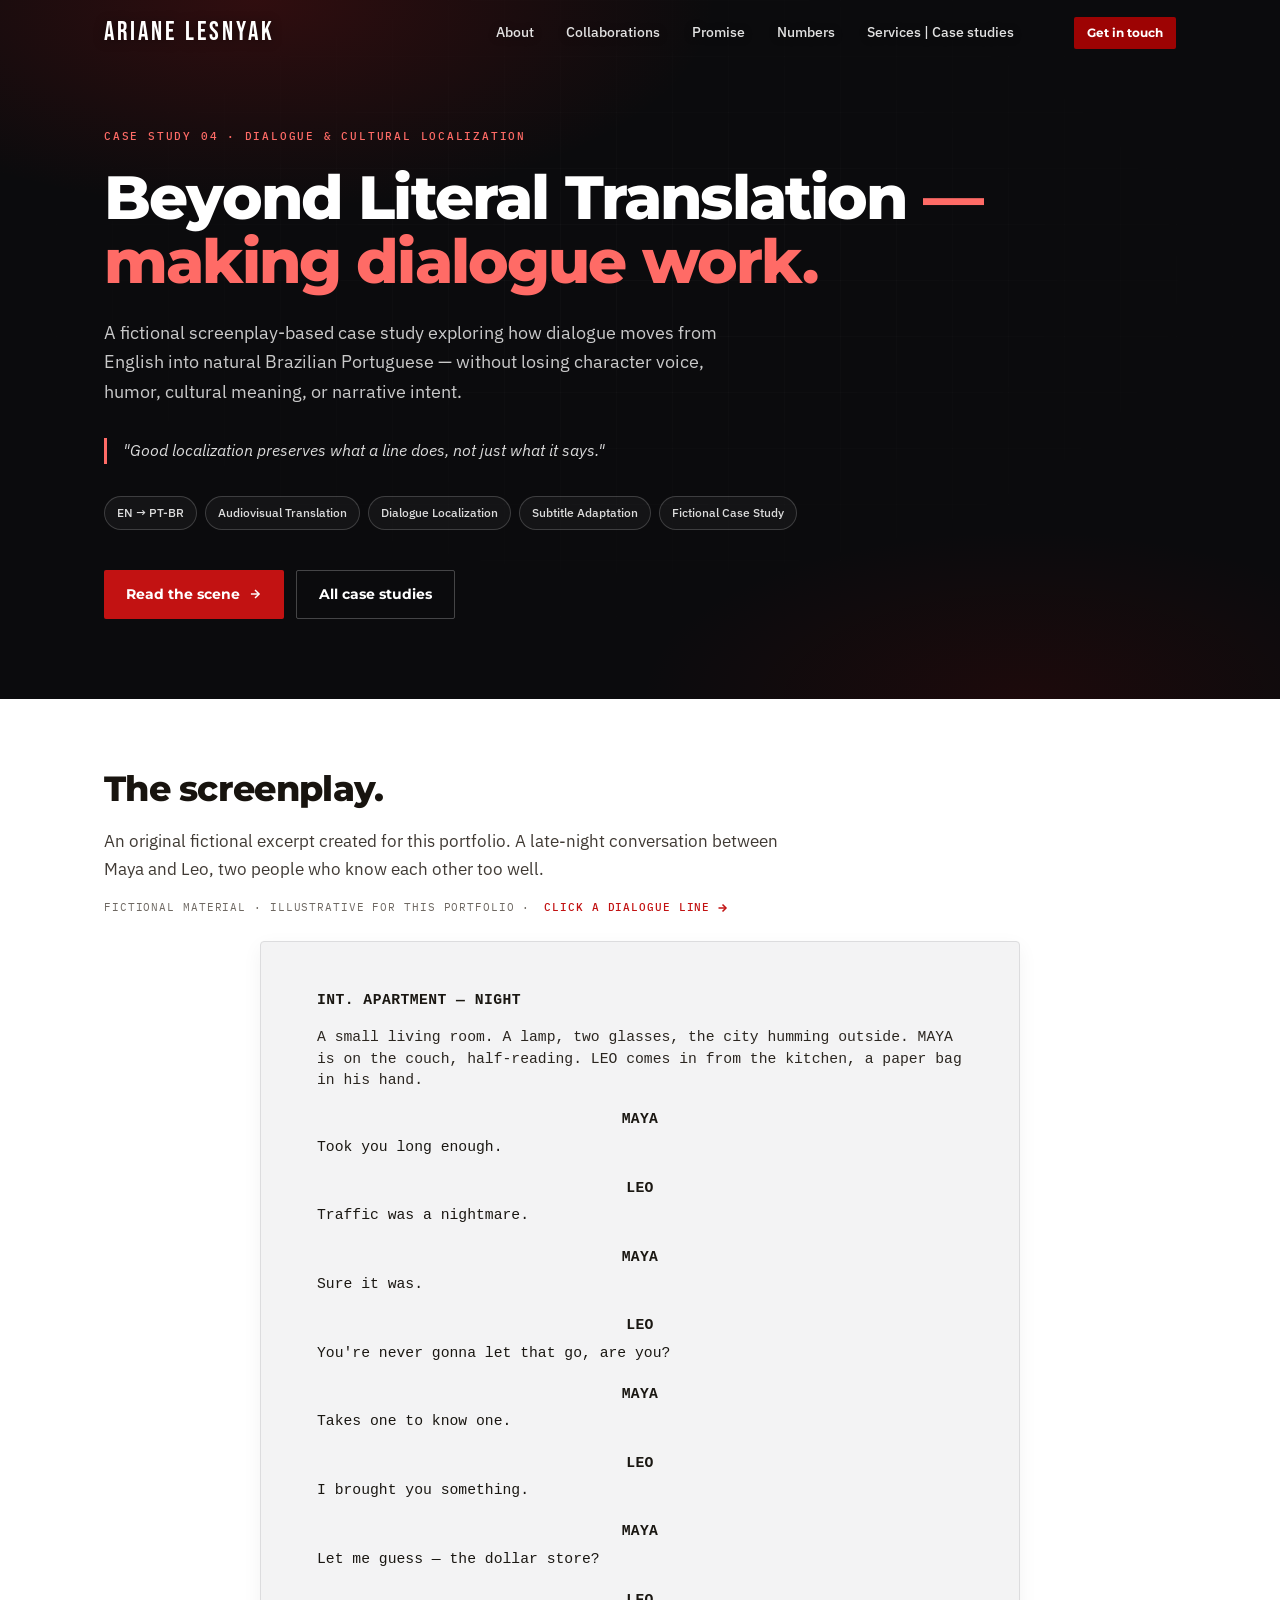
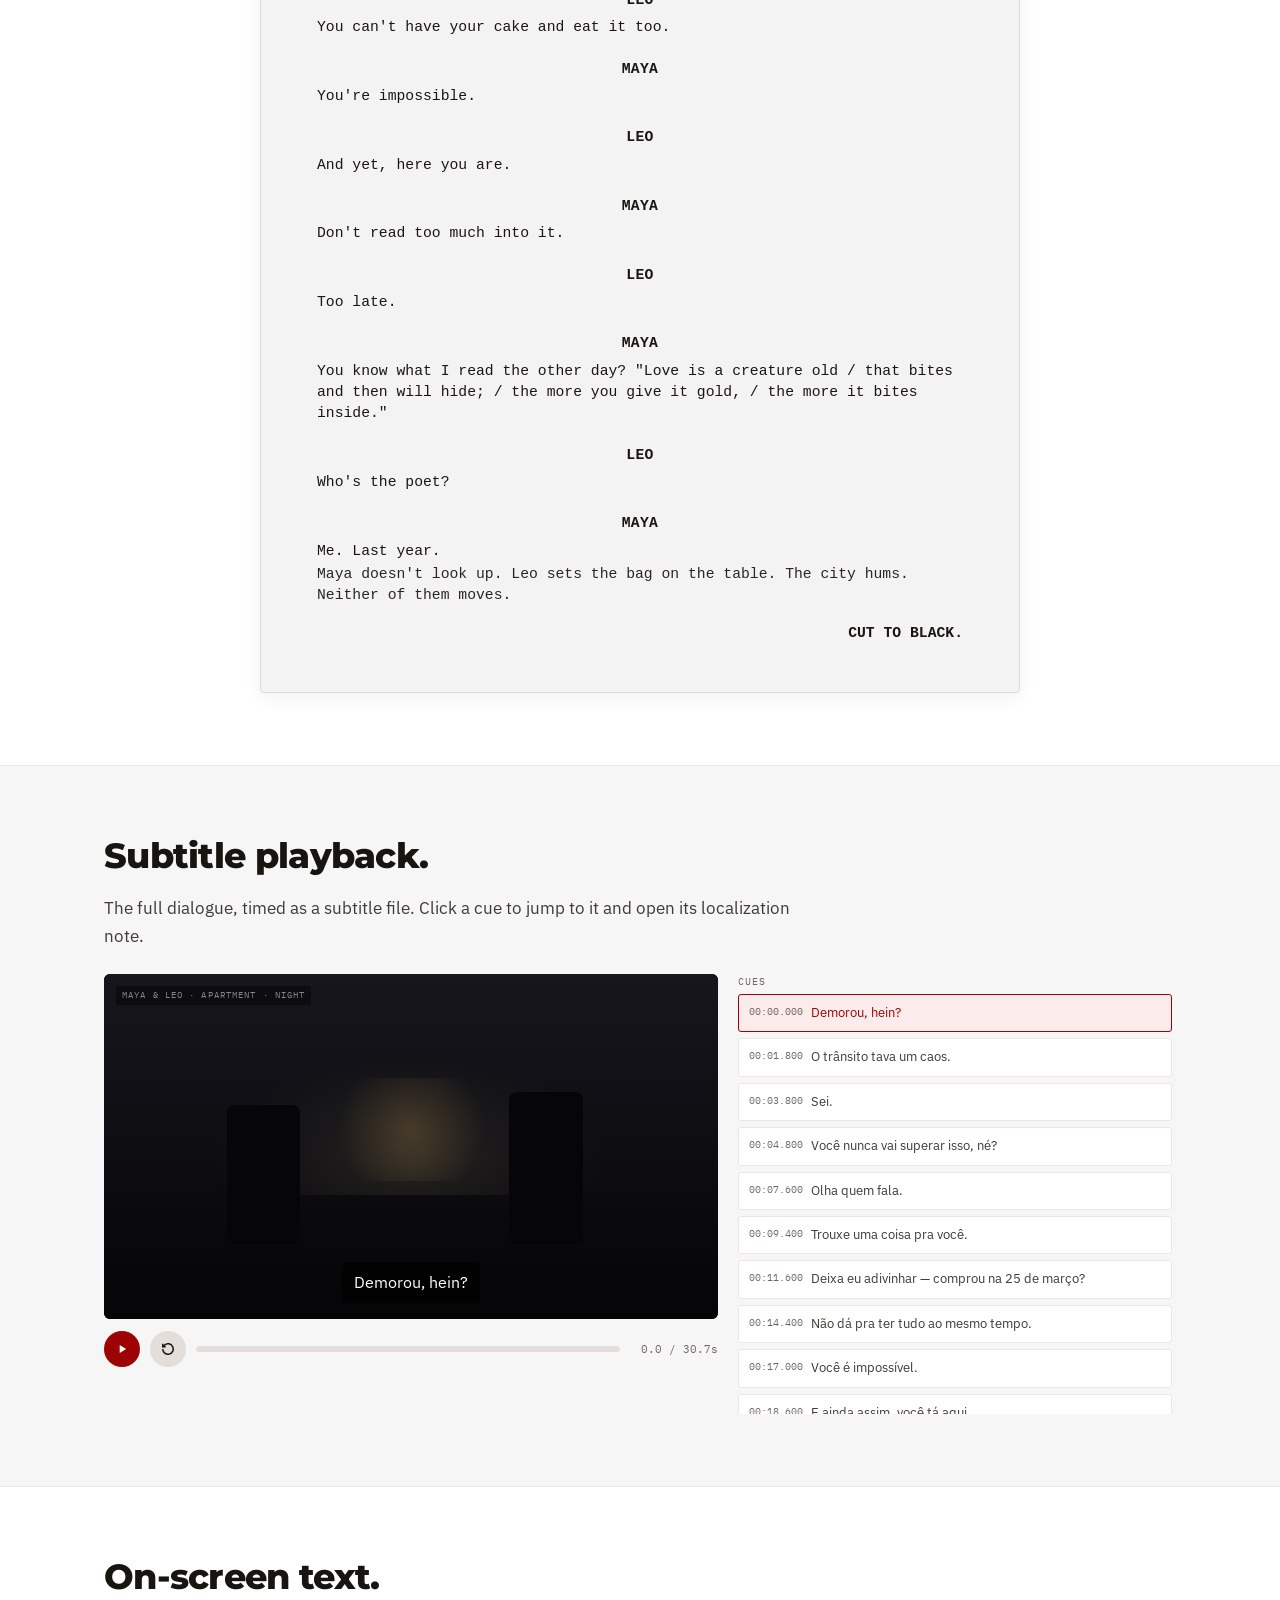
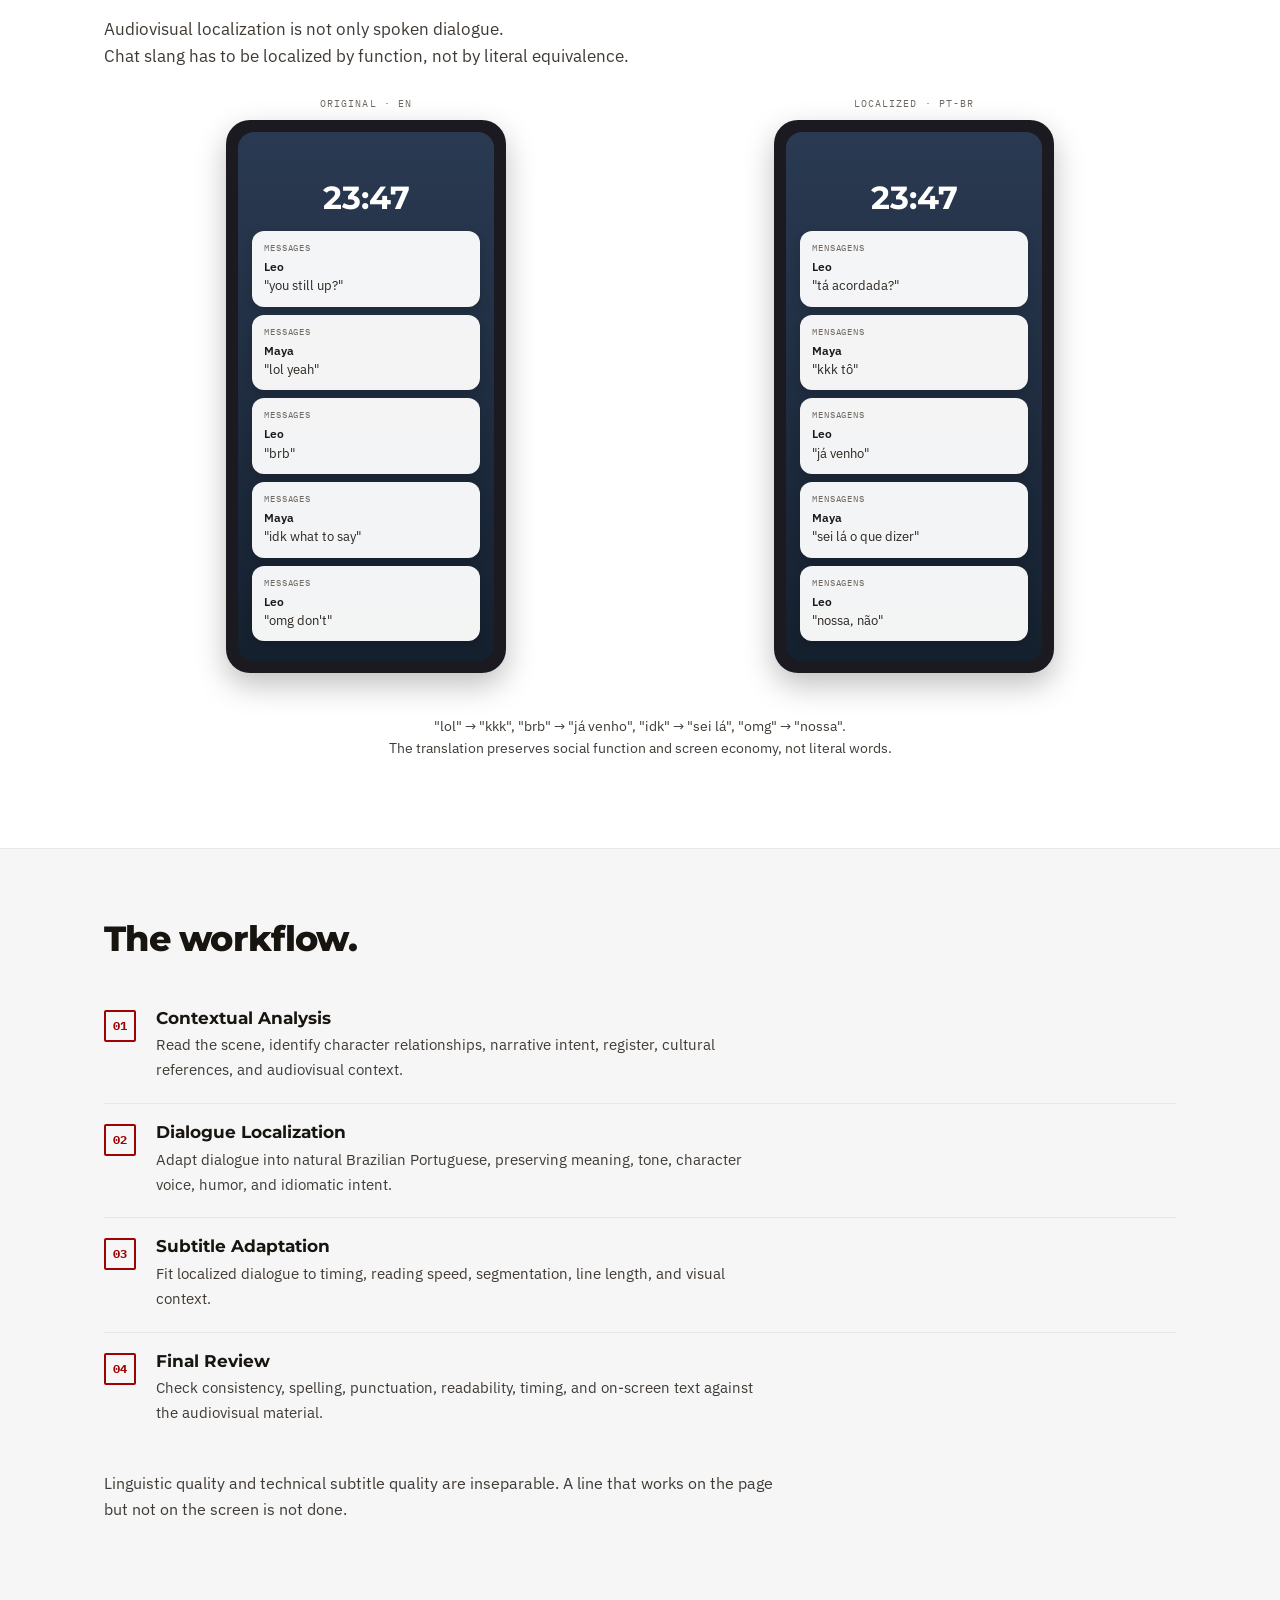
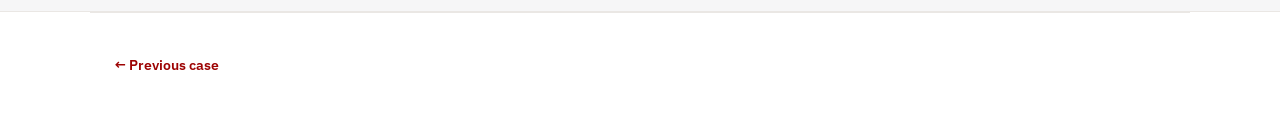
==== commit 9597253b: "Update dialogue-cultural-localization.html" ====
--- a/dialogue-cultural-localization.html
+++ b/dialogue-cultural-localization.html
@@ -72,7 +72,7 @@
 .hero-dark h1 { color: #fff; font-weight: 800; font-size: clamp(2.2rem, 5vw, 3.8rem); letter-spacing: -0.03em; line-height: 1.05; max-width: 22ch; }
 .hero-dark h1 .accent { color: var(--on-dark-text); }
 .hero-dark .sub { margin-top: 1.5rem; font-size: 1.12rem; color: rgba(255,255,255,0.78); max-width: 58ch; line-height: 1.65; }
-.hero-quote { margin-top: 2rem; padding-left: 16px; border-left: 3px solid var(--on-dark-text); font-style: italic; color: rgba(255,255,255,0.85); max-width: 52ch; }
+.hero-quote { margin-top: 2rem; padding-left: 16px; border-left: 3px solid var(--on-dark-text); font-style: italic; color: rgba(255,255,255,0.85); max-width: 54ch; }
 .hero-meta { display: flex; flex-wrap: wrap; gap: 8px; margin-top: 2rem; }
 .hero-meta span { padding: 6px 12px; border: 1px solid rgba(255,255,255,0.18); border-radius: 999px; font-size: 0.78rem; font-weight: 500; color: rgba(255,255,255,0.85); background: rgba(255,255,255,0.04); }
 .hero-actions { display: flex; gap: 12px; margin-top: 2.5rem; flex-wrap: wrap; }
@@ -243,8 +243,7 @@
       <a href="index.html#collaborations">Collaborations</a>
       <a href="index.html#promise">Promise</a>
       <a href="index.html#numbers">Numbers</a>
-      <a href="index.html#services">Services</a>
-      <a href="index.html#cases">Case studies</a>
+      <a href="index.html#services">Services | Case studies</a>
     </nav>
     <div class="nav-actions">
       <a href="mailto:ariane.etimo@gmail.com" class="btn-nav">Get in touch</a>
@@ -272,7 +271,7 @@
           Read the scene
           <svg width="14" height="14" viewBox="0 0 24 24" fill="none" stroke="currentColor" stroke-width="2.5"><path d="M5 12h14"/><path d="m12 5 7 7-7 7"/></svg>
         </a>
-        <a href="index.html#cases" class="btn-hero-ghost">All case studies</a>
+        <a href="index.html#services" class="btn-hero-ghost">All case studies</a>
       </div>
     </div>
   </section>
@@ -384,7 +383,7 @@
   </section>
 
   <nav class="case-nav" aria-label="Case navigation">
-    <a href="https://alc-etimo.github.io/faslocalization/index.html#services">← All case studies</a>    
+    <a href="https://alc-etimo.github.io/faslocalization/service-review-mtpe.html">← Previous case</a>    
   </nav>
 </main>
 
